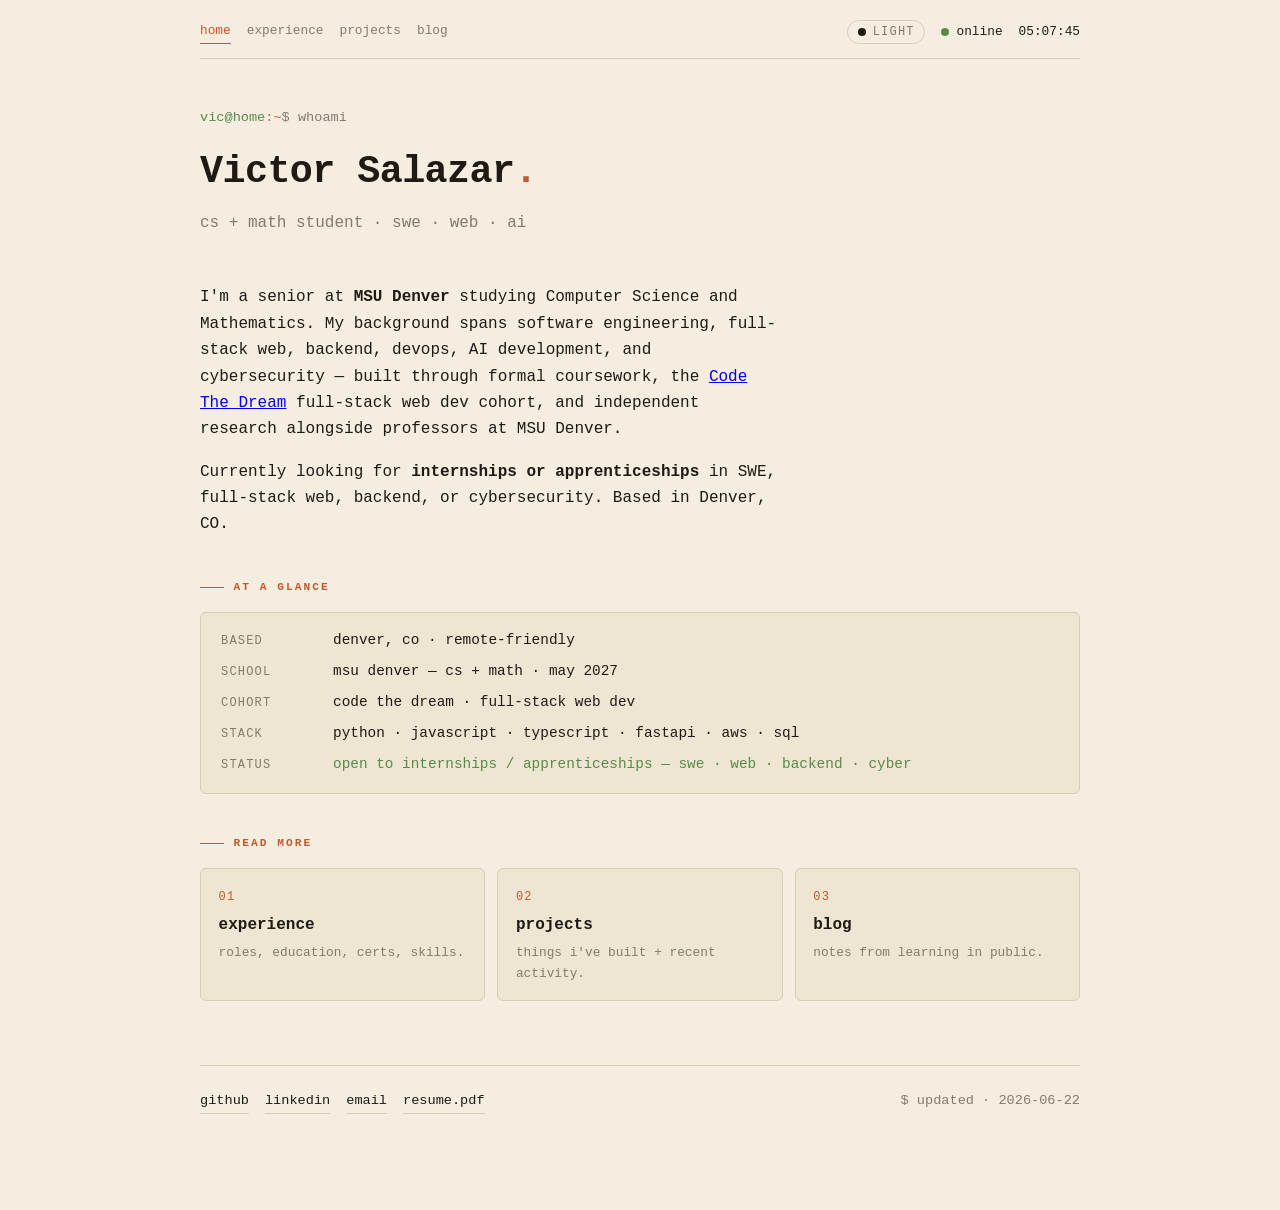
==== landing/index.html @ d8fa068e "chore: link blog from landing nav and serve landing/ from the Go binary Adds a 'blog' entry to the p" ====
<!doctype html>
<html lang="en">
<head>
<meta charset="utf-8">
<meta name="viewport" content="width=device-width,initial-scale=1">
<title>Victor Salazar — cs + math student</title>
<meta name="description" content="Victor Salazar — CS and Math student focused on AI, web development, and software engineering.">
<script>
  (function() {
    var saved = localStorage.getItem('theme');
    var sys = window.matchMedia && window.matchMedia('(prefers-color-scheme: dark)').matches ? 'dark' : 'light';
    document.documentElement.setAttribute('data-theme', saved || sys);
  })();
</script>
<link rel="stylesheet" href="styles.css">
</head>
<body>

<div class="topbar">
  <nav class="page-nav">
    <a href="index.html" class="active">home</a>
    <a href="experience.html">experience</a>
    <a href="projects.html">projects</a>
    <a href="/blog">blog</a>
  </nav>
  <div class="spacer"></div>
  <button class="toggle" id="theme-toggle"><span class="dot"></span><span id="theme-label">light</span></button>
  <span class="live">online</span>
  <span id="clock">--:--:--</span>
</div>

<main>
  <header>
    <p class="prompt-row"><span class="g">vic@home</span>:<span class="b">~</span>$ whoami</p>
    <h1>Victor Salazar<span class="dot-end">.</span></h1>
    <p class="tagline">cs + math student · swe · web · ai</p>
  </header>

  <section class="intro">
    <p>
      I'm a senior at <strong>MSU Denver</strong> studying Computer Science and
      Mathematics. My background spans software engineering, full-stack web,
      backend, devops, AI development, and cybersecurity — built through formal
      coursework, the
      <a href="https://codethedream.org/" target="_blank" rel="noopener">Code The Dream</a>
      full-stack web dev cohort, and independent research alongside professors
      at MSU Denver.
    </p>
    <p>
      Currently looking for <strong>internships or apprenticeships</strong> in
      SWE, full-stack web, backend, or cybersecurity. Based in Denver, CO.
    </p>
  </section>

  <section>
    <h2>at a glance</h2>
    <div class="facts">
      <div class="row"><span class="k">based</span><span class="v">denver, co · remote-friendly</span></div>
      <div class="row"><span class="k">school</span><span class="v">msu denver — cs + math · may 2027</span></div>
      <div class="row"><span class="k">cohort</span><span class="v">code the dream · full-stack web dev</span></div>
      <div class="row"><span class="k">stack</span><span class="v">python · javascript · typescript · fastapi · aws · sql</span></div>
      <div class="row"><span class="k">status</span><span class="v green">open to internships / apprenticeships — swe · web · backend · cyber</span></div>
    </div>
  </section>

  <section>
    <h2>read more</h2>
    <div class="links-grid">
      <a href="experience.html" class="link-card">
        <span class="num">01</span>
        <span class="title">experience</span>
        <span class="desc">roles, education, certs, skills.</span>
      </a>
      <a href="projects.html" class="link-card">
        <span class="num">02</span>
        <span class="title">projects</span>
        <span class="desc">things i've built + recent activity.</span>
      </a>
      <a href="/blog" class="link-card">
        <span class="num">03</span>
        <span class="title">blog</span>
        <span class="desc">notes from learning in public.</span>
      </a>
    </div>
  </section>

  <footer>
    <a href="https://github.com/victor0302" target="_blank" rel="noopener">github</a>
    <a href="#">linkedin</a>
    <a href="mailto:victorsalazar.01.vv@gmail.com">email</a>
    <a href="#">resume.pdf</a>
    <span style="margin-left:auto;">$ updated · 2026-06-22</span>
  </footer>
</main>

<script src="shared.js"></script>
</body>
</html>
---- landing/styles.css ----
:root {
  --bg: #f4ede0; --panel: #eee5d3;
  --fg: #1f1a14; --dim: #847b6b; --rule: #d8cdb6;
  --accent: #c45a2c; --green: #5a8a4a;
  --hash: #8a4ab0;
  --c-python:#3a7bb8; --c-go:#00928b; --c-bash:#5a8a4a;
  --c-web:#c95a2c; --c-sec:#8a4ab0; --c-misc:#b88a1c;
  --c-java:#a06640; --c-c:#6a737d;
}
[data-theme="dark"] {
  --bg: #1a1a1a; --panel: #242424;
  --fg: #ece2cf; --dim: #8a7e6e; --rule: #382a1f;
  --accent: #e07b5a; --green: #8eb86c;
  --hash: #b58ad8;
  --c-python:#5a9bd8; --c-go:#2dc3bb; --c-bash:#8eb86c;
  --c-web:#e07b5a; --c-sec:#b58ad8; --c-misc:#e6c060;
  --c-java:#c08560; --c-c:#9099a3;
}
* { box-sizing: border-box; }
html, body { margin: 0; padding: 0; }
body {
  background: var(--bg); color: var(--fg);
  font-family: "JetBrains Mono","IBM Plex Mono",ui-monospace,monospace;
  font-size: 14px; line-height: 1.65;
  min-height: 100vh; padding: 1.25rem 1.5rem 6rem;
  transition: background-color .25s ease, color .25s ease;
}

/* ─── topbar ─────────────────────────────────────────────────── */
.topbar {
  max-width: 880px; margin: 0 auto 3rem;
  display: flex; align-items: center; gap: 1rem; flex-wrap: wrap;
  font-size: .8rem; color: var(--dim);
  border-bottom: 1px solid var(--rule); padding-bottom: .85rem;
}
.topbar a { color: var(--dim); text-decoration: none; }
.topbar a:hover { color: var(--accent); }
.topbar .spacer { flex: 1; }

.page-nav { display: flex; gap: 1rem; }
.page-nav a {
  border-bottom: 1px solid transparent;
  padding-bottom: 1px;
  transition: color .15s ease, border-color .15s ease;
}
.page-nav a:hover { color: var(--fg); }
.page-nav a.active {
  color: var(--accent);
  border-color: var(--accent);
}

.live { display: inline-flex; align-items: center; gap: .45rem; color: var(--fg); font-weight: 500; }
.live::before {
  content:""; width:8px; height:8px; border-radius:50%;
  background: var(--green); animation: pulse 1.8s infinite;
}
@keyframes pulse {
  0%,100% { box-shadow: 0 0 0 0 #5a8a4a80; }
  50%     { box-shadow: 0 0 0 6px #5a8a4a00; }
}
#clock { font-variant-numeric: tabular-nums; color: var(--fg); }
.toggle {
  background: none; border: 1px solid var(--rule); color: var(--dim);
  font-family: inherit; font-size: .75rem; cursor: pointer;
  padding: .25rem .6rem; border-radius: 999px;
  text-transform: uppercase; letter-spacing: .1em;
}
.toggle:hover { border-color: var(--accent); color: var(--accent); }
.toggle .dot {
  display: inline-block; width: 8px; height: 8px; border-radius: 50%;
  background: var(--fg); margin-right: .45rem; transform: translateY(1px);
}
[data-theme="dark"] .toggle .dot { background: var(--bg); border: 1px solid var(--fg); }

@media (max-width: 600px) {
  .topbar .live, .topbar #clock { display: none; }
}

main { max-width: 880px; margin: 0 auto; }

/* ─── header / hero ──────────────────────────────────────────── */
header { margin-bottom: 3rem; }
.prompt-row {
  color: var(--dim); font-size: .85rem; margin-bottom: .75rem;
}
.prompt-row .g { color: var(--green); }
.prompt-row .b { color: var(--accent); }
h1 {
  font-size: clamp(2rem, 5vw, 2.4rem);
  font-weight: 700; margin: 0 0 .35rem;
  letter-spacing: -.015em;
}
h1 .dot-end { color: var(--accent); }
.tagline {
  color: var(--dim); font-size: 1rem; margin: 0;
}

/* ─── sections ───────────────────────────────────────────────── */
section { margin: 2.5rem 0; }
h2 {
  font-size: .7rem; text-transform: uppercase; letter-spacing: .18em;
  color: var(--accent); margin: 0 0 1rem;
  display: flex; align-items: center; gap: .6rem;
}
h2::before { content: ""; width: 1.5rem; height: 1px; background: var(--accent); }
h2 .count { color: var(--dim); margin-left: auto; font-weight: 400; }
h3 {
  font-size: .8rem; color: var(--dim); margin: 0 0 .5rem;
  font-weight: 500; text-transform: uppercase; letter-spacing: .1em;
}

/* ─── intro paragraph(s) ─────────────────────────────────────── */
.intro p {
  font-size: 1rem; max-width: 60ch;
  margin: 0 0 1rem;
}

/* ─── at-a-glance facts panel ────────────────────────────────── */
.facts {
  background: var(--panel);
  border: 1px solid var(--rule); border-radius: 6px;
  padding: 1rem 1.25rem;
  display: grid; gap: .45rem;
}
.facts .row {
  display: grid; grid-template-columns: 6rem 1fr;
  gap: 1rem; align-items: baseline;
  font-size: .9rem;
}
.facts .k {
  color: var(--dim);
  font-size: .75rem; text-transform: uppercase; letter-spacing: .1em;
}
.facts .v { color: var(--fg); }
.facts .v.green { color: var(--green); font-weight: 500; }

/* ─── link cards (home → deeper pages) ───────────────────────── */
.links-grid {
  display: grid; gap: .75rem;
  grid-template-columns: 1fr;
}
@media (min-width: 600px) {
  .links-grid { grid-template-columns: 1fr 1fr 1fr; }
}
.link-card {
  display: block;
  text-decoration: none; color: inherit;
  background: var(--panel);
  border: 1px solid var(--rule); border-radius: 6px;
  padding: 1rem 1.1rem;
  transition: border-color .15s ease, transform .15s ease;
}
.link-card:hover {
  border-color: var(--accent);
  transform: translateY(-2px);
}
.link-card .num {
  color: var(--accent); font-size: .75rem;
  font-weight: 500; letter-spacing: .1em;
}
.link-card .title {
  display: block; color: var(--fg);
  font-size: 1rem; font-weight: 600; margin: .2rem 0 .25rem;
}
.link-card .desc {
  display: block; color: var(--dim); font-size: .8rem;
}

/* ─── experience page ────────────────────────────────────────── */
.exp-list { display: grid; gap: 1.5rem; }
.exp-item {
  display: grid; gap: .75rem;
  grid-template-columns: 1fr;
}
@media (min-width: 640px) {
  .exp-item { grid-template-columns: 10rem 1fr; gap: 1.25rem; }
}
.exp-when {
  color: var(--dim); font-size: .8rem;
  text-transform: uppercase; letter-spacing: .1em;
  padding-top: .2rem;
}
.exp-body { min-width: 0; }
.exp-title {
  color: var(--fg); font-size: .95rem; font-weight: 600;
  margin-bottom: .15rem;
}
.exp-org {
  color: var(--dim); font-weight: 400;
  font-size: .85rem;
}
.exp-bullets {
  margin: .55rem 0 0; padding: 0 0 0 1.1rem;
  font-size: .88rem; color: var(--fg);
  line-height: 1.55;
}
.exp-bullets li { margin: .25rem 0; }
.exp-bullets li::marker { color: var(--accent); }

.cert-list {
  list-style: none; padding: 0; margin: 0;
  display: grid; gap: 0;
}
.cert-list li {
  display: flex; justify-content: space-between;
  align-items: baseline; gap: 1rem;
  padding: .5rem 0;
  border-bottom: 1px dashed var(--rule);
  font-size: .9rem;
}
.cert-list li:last-child { border-bottom: none; }
.cert-list li .when { color: var(--dim); font-size: .8rem; }

.skills-grid {
  display: grid; gap: 1.5rem;
  grid-template-columns: 1fr;
}
@media (min-width: 600px) {
  .skills-grid { grid-template-columns: repeat(2, 1fr); }
}
@media (min-width: 880px) {
  .skills-grid { grid-template-columns: repeat(4, 1fr); }
}
.skill-col ul {
  list-style: none; padding: 0; margin: 0;
  display: grid; gap: .15rem;
  font-size: .88rem;
}
.skill-col ul li::before {
  content: "· "; color: var(--accent);
}

.placeholder { opacity: .55; font-style: italic; }

/* ─── git log (projects page) ────────────────────────────────── */
.gitlog {
  background: var(--panel);
  border: 1px solid var(--rule);
  border-radius: 6px;
  padding: 1rem 1.25rem;
  font-size: .85rem;
  overflow-x: auto;
}
.gitlog .head {
  color: var(--dim); margin-bottom: .5rem;
  border-bottom: 1px dashed var(--rule); padding-bottom: .5rem;
}
.gitlog .head .b { color: var(--accent); }
.gitlog .row {
  display: grid;
  grid-template-columns: 5.5rem 4.5rem 1fr;
  gap: 1rem;
  padding: .25rem 0;
  white-space: nowrap;
}
@media (max-width: 600px) {
  .gitlog .row { grid-template-columns: 5rem 1fr; }
  .gitlog .ago { display: none; }
}
.gitlog .hash { color: var(--hash); }
.gitlog .ago  { color: var(--dim); font-size: .8rem; }
.gitlog .msg {
  color: var(--fg);
  white-space: normal;
  overflow: hidden; text-overflow: ellipsis;
}
.gitlog .msg .verb { color: var(--accent); font-weight: 500; }
.gitlog .msg a { color: inherit; text-decoration: underline; text-decoration-color: var(--rule); }
.gitlog .msg a:hover { color: var(--accent); text-decoration-color: var(--accent); }
.gitlog .tag {
  color: var(--green); font-size: .75rem; margin-left: .5rem;
}

/* ─── work table ─────────────────────────────────────────────── */
.table-wrap { overflow-x: auto; }
table.work {
  width: 100%; border-collapse: collapse; font-size: .9rem;
}
table.work th, table.work td {
  text-align: left; padding: .65rem .75rem;
  border-bottom: 1px solid var(--rule);
  vertical-align: middle;
}
table.work th {
  font-size: .68rem; font-weight: 500; color: var(--dim);
  text-transform: uppercase; letter-spacing: .12em;
}
table.work tr { transition: background .15s ease; }
table.work tbody tr:hover { background: var(--panel); }
table.work td.year { color: var(--dim); width: 3.5rem; }
table.work td.name a {
  color: var(--fg); text-decoration: none;
  border-bottom: 1px solid transparent;
}
table.work td.name a:hover { color: var(--accent); border-color: var(--accent); }
.pill {
  font-size: .65rem; text-transform: uppercase; letter-spacing: .12em;
  padding: .12rem .5rem; border-radius: 3px;
  color: #fff; font-weight: 600; display: inline-block;
}
td.stack .pill.python { background: var(--c-python); }
td.stack .pill.go     { background: var(--c-go); }
td.stack .pill.bash   { background: var(--c-bash); }
td.stack .pill.web    { background: var(--c-web); }
td.stack .pill.sec    { background: var(--c-sec); }
td.stack .pill.misc   { background: var(--c-misc); color: #1f1a14; }
td.stack .pill.java   { background: var(--c-java); }
td.stack .pill.c      { background: var(--c-c); }
.status {
  font-size: .65rem; text-transform: uppercase; letter-spacing: .1em;
  padding: .12rem .5rem; border-radius: 3px;
  border: 1px solid var(--rule); color: var(--dim);
  display: inline-block;
}
.status.shipped { color: var(--green); border-color: var(--green); }
.status.wip { color: var(--accent); border-color: var(--accent); }
td.loc { color: var(--dim); font-variant-numeric: tabular-nums; }

/* ─── footer ─────────────────────────────────────────────────── */
footer {
  margin-top: 4rem; padding-top: 1.5rem;
  border-top: 1px solid var(--rule);
  display: flex; gap: 1rem; color: var(--dim);
  font-size: .85rem; flex-wrap: wrap;
}
footer a { color: var(--fg); text-decoration: none; border-bottom: 1px solid var(--rule); }
footer a:hover { color: var(--accent); border-color: var(--accent); }
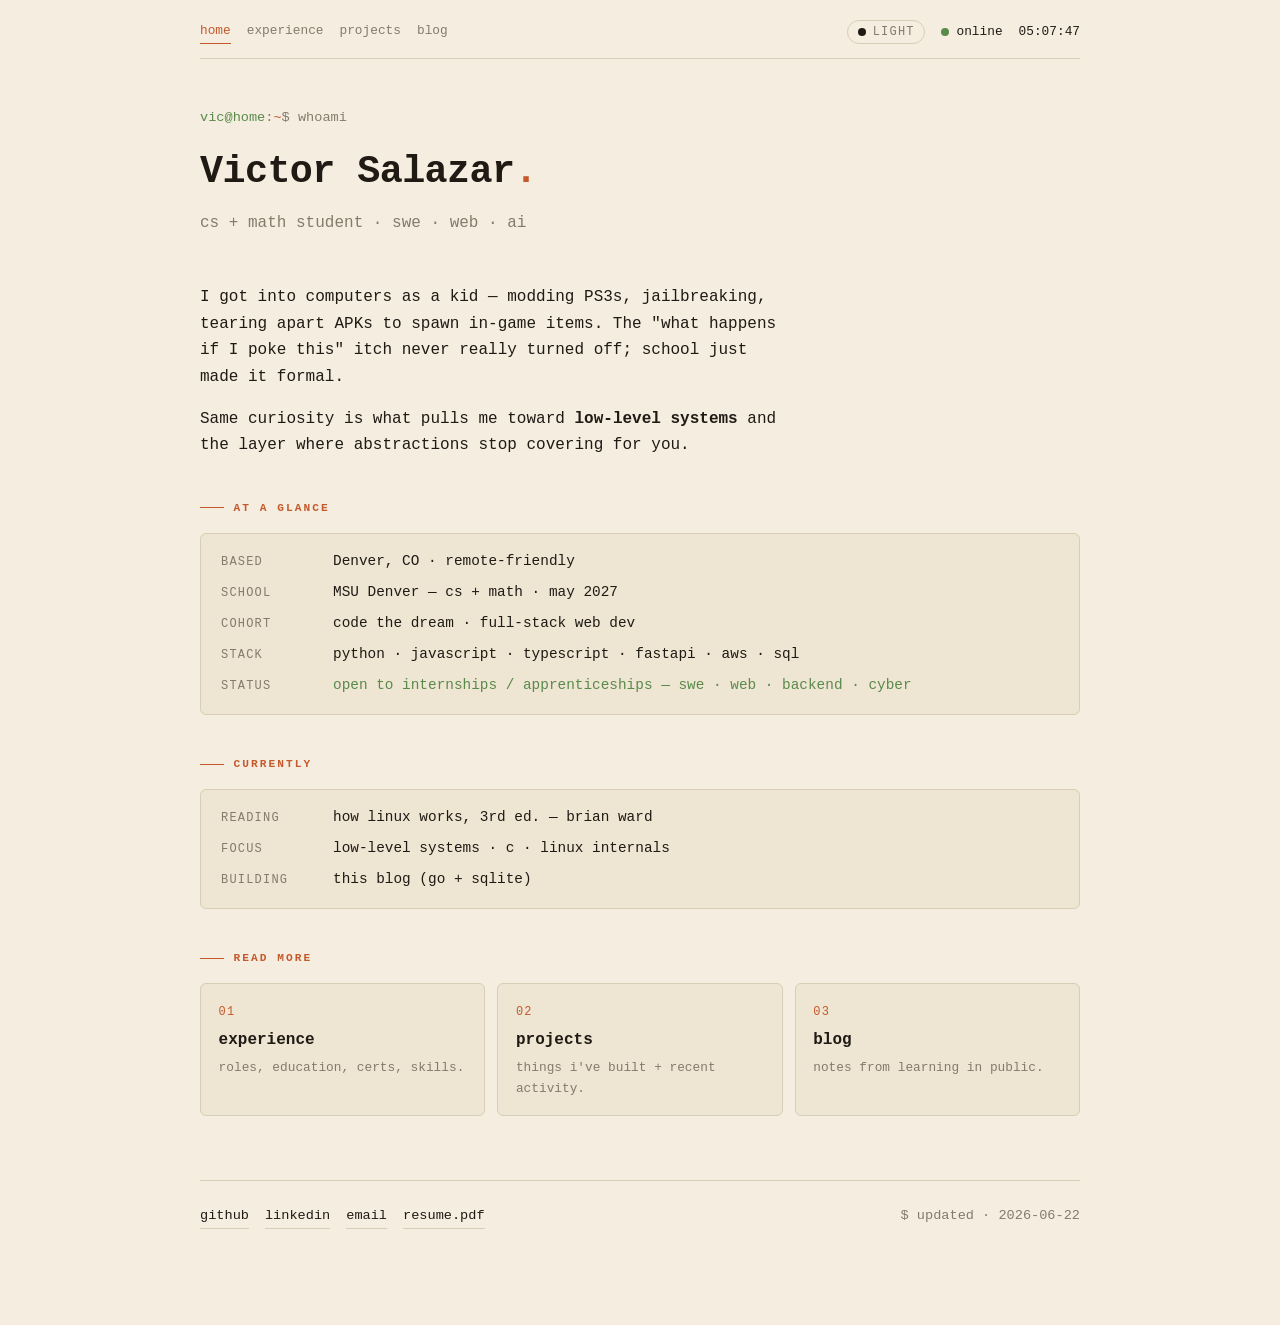
==== commit d53440d3: "chore(landing): rewrite intro for voice, add 'currently' section, capitalize Denver Intro paragraphs" ====
--- a/landing/index.html
+++ b/landing/index.html
@@ -38,28 +38,34 @@
 
   <section class="intro">
     <p>
-      I'm a senior at <strong>MSU Denver</strong> studying Computer Science and
-      Mathematics. My background spans software engineering, full-stack web,
-      backend, devops, AI development, and cybersecurity — built through formal
-      coursework, the
-      <a href="https://codethedream.org/" target="_blank" rel="noopener">Code The Dream</a>
-      full-stack web dev cohort, and independent research alongside professors
-      at MSU Denver.
+      I got into computers as a kid — modding PS3s, jailbreaking,
+      tearing apart APKs to spawn in-game items. The
+      "what happens if I poke this" itch never really turned off;
+      school just made it formal.
     </p>
     <p>
-      Currently looking for <strong>internships or apprenticeships</strong> in
-      SWE, full-stack web, backend, or cybersecurity. Based in Denver, CO.
+      Same curiosity is what pulls me toward <strong>low-level systems</strong>
+      and the layer where abstractions stop covering for you.
     </p>
   </section>
 
   <section>
     <h2>at a glance</h2>
     <div class="facts">
-      <div class="row"><span class="k">based</span><span class="v">denver, co · remote-friendly</span></div>
-      <div class="row"><span class="k">school</span><span class="v">msu denver — cs + math · may 2027</span></div>
+      <div class="row"><span class="k">based</span><span class="v">Denver, CO · remote-friendly</span></div>
+      <div class="row"><span class="k">school</span><span class="v">MSU Denver — cs + math · may 2027</span></div>
       <div class="row"><span class="k">cohort</span><span class="v">code the dream · full-stack web dev</span></div>
       <div class="row"><span class="k">stack</span><span class="v">python · javascript · typescript · fastapi · aws · sql</span></div>
       <div class="row"><span class="k">status</span><span class="v green">open to internships / apprenticeships — swe · web · backend · cyber</span></div>
+    </div>
+  </section>
+
+  <section>
+    <h2>currently</h2>
+    <div class="facts">
+      <div class="row"><span class="k">reading</span><span class="v">how linux works, 3rd ed. — brian ward</span></div>
+      <div class="row"><span class="k">focus</span><span class="v">low-level systems · c · linux internals</span></div>
+      <div class="row"><span class="k">building</span><span class="v">this blog (go + sqlite)</span></div>
     </div>
   </section>
 
--- a/landing/styles.css
+++ b/landing/styles.css
@@ -8,8 +8,8 @@
   --c-java:#a06640; --c-c:#6a737d;
 }
 [data-theme="dark"] {
-  --bg: #1a1a1a; --panel: #242424;
-  --fg: #ece2cf; --dim: #8a7e6e; --rule: #382a1f;
+  --bg: #000000; --panel: #141414;
+  --fg: #ece2cf; --dim: #8a7e6e; --rule: #262626;
   --accent: #e07b5a; --green: #8eb86c;
   --hash: #b58ad8;
   --c-python:#5a9bd8; --c-go:#2dc3bb; --c-bash:#8eb86c;
@@ -114,6 +114,17 @@
   font-size: 1rem; max-width: 60ch;
   margin: 0 0 1rem;
 }
+
+/* Inline body links (intro + experience bullets) — overrides default blue */
+.intro a,
+.exp-bullets a {
+  color: var(--accent);
+  text-decoration: none;
+  border-bottom: 1px solid var(--rule);
+  transition: border-color .15s ease;
+}
+.intro a:hover,
+.exp-bullets a:hover { border-color: var(--accent); }
 
 /* ─── at-a-glance facts panel ────────────────────────────────── */
 .facts {
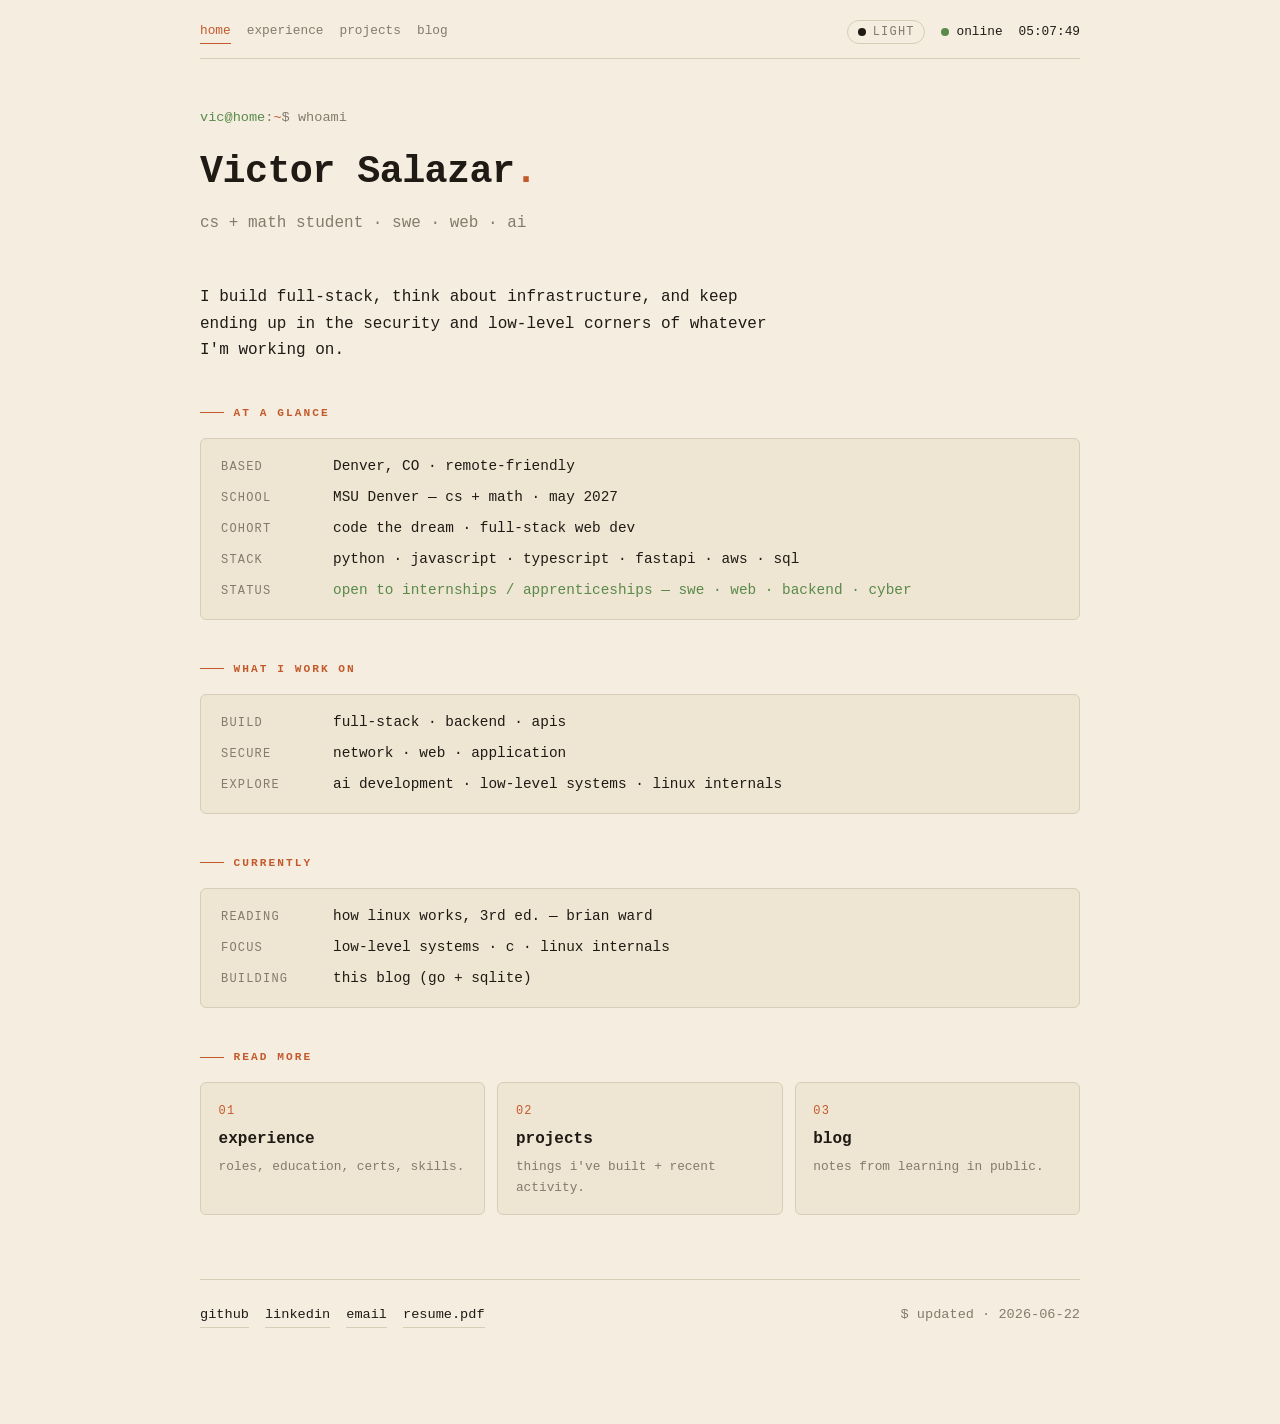
==== commit 66d0effb: "chore(landing): trim intro to one line, add 'what i work on' section Replaces the 2-paragraph intro " ====
--- a/landing/index.html
+++ b/landing/index.html
@@ -38,14 +38,8 @@
 
   <section class="intro">
     <p>
-      I got into computers as a kid — modding PS3s, jailbreaking,
-      tearing apart APKs to spawn in-game items. The
-      "what happens if I poke this" itch never really turned off;
-      school just made it formal.
-    </p>
-    <p>
-      Same curiosity is what pulls me toward <strong>low-level systems</strong>
-      and the layer where abstractions stop covering for you.
+      I build full-stack, think about infrastructure, and keep ending up
+      in the security and low-level corners of whatever I'm working on.
     </p>
   </section>
 
@@ -57,6 +51,15 @@
       <div class="row"><span class="k">cohort</span><span class="v">code the dream · full-stack web dev</span></div>
       <div class="row"><span class="k">stack</span><span class="v">python · javascript · typescript · fastapi · aws · sql</span></div>
       <div class="row"><span class="k">status</span><span class="v green">open to internships / apprenticeships — swe · web · backend · cyber</span></div>
+    </div>
+  </section>
+
+  <section>
+    <h2>what i work on</h2>
+    <div class="facts">
+      <div class="row"><span class="k">build</span><span class="v">full-stack · backend · apis</span></div>
+      <div class="row"><span class="k">secure</span><span class="v">network · web · application</span></div>
+      <div class="row"><span class="k">explore</span><span class="v">ai development · low-level systems · linux internals</span></div>
     </div>
   </section>
 
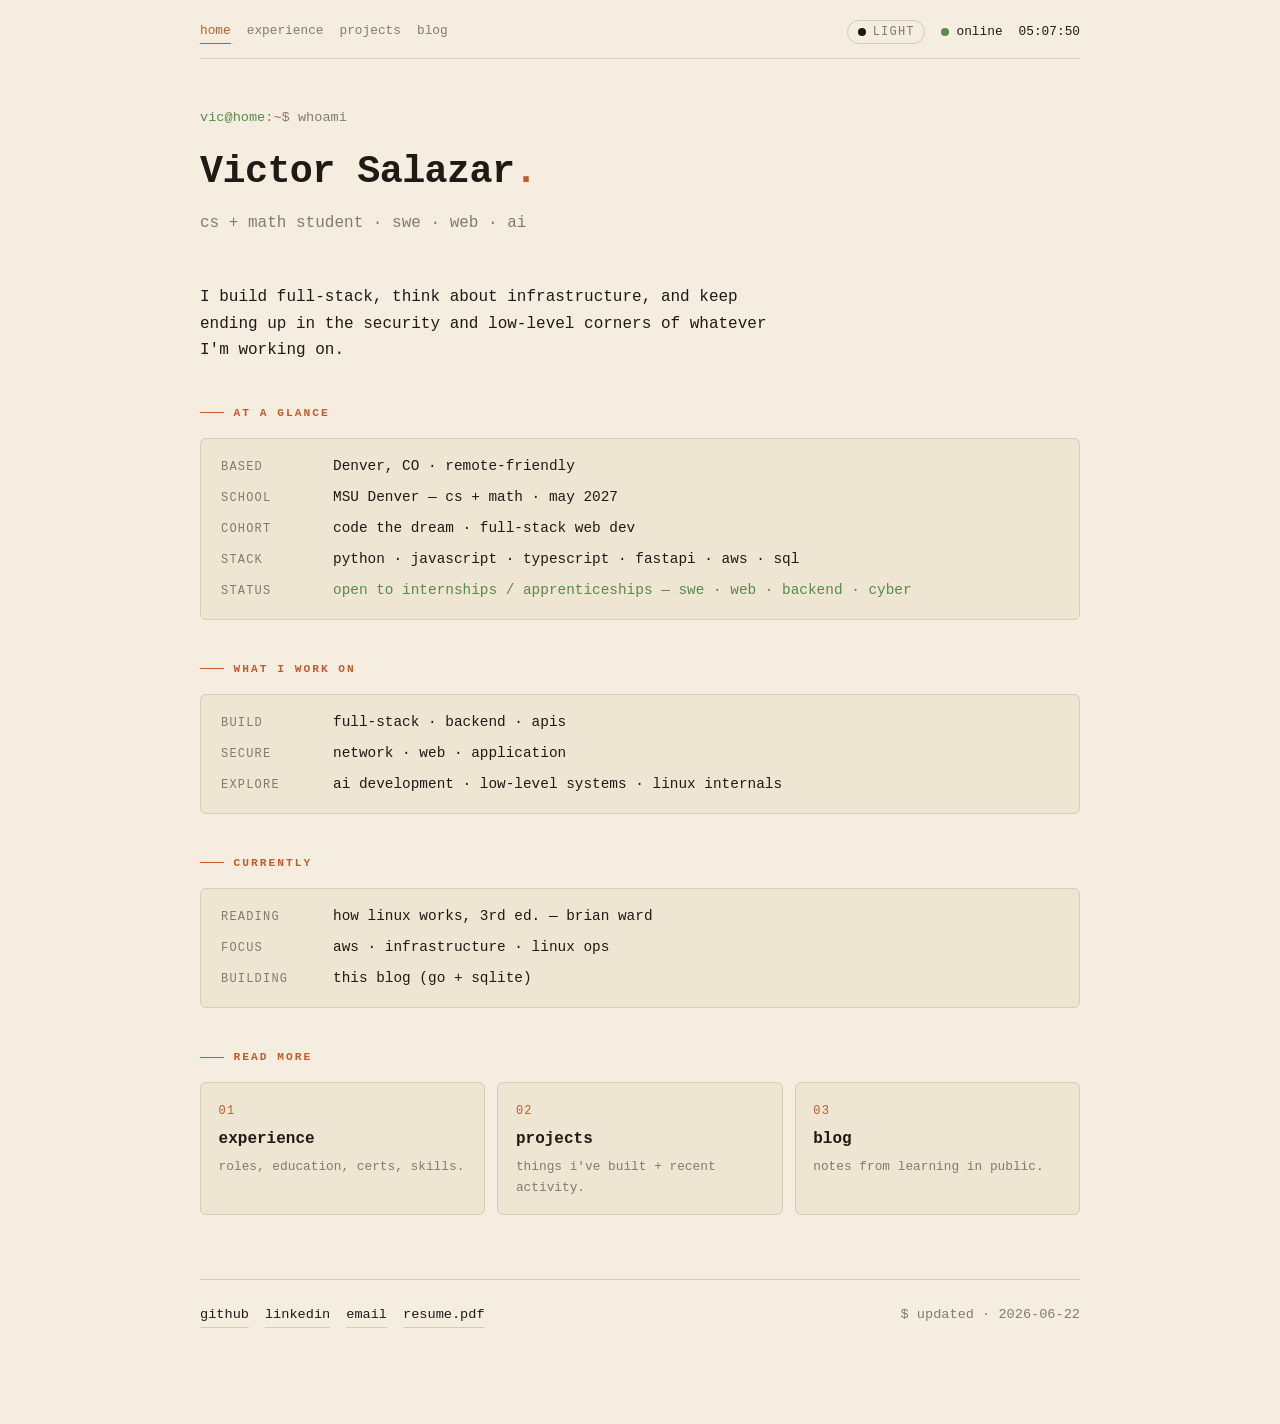
==== commit 2e72524b: "chore(landing): switch currently focus to aws/infrastructure Reflects the in-flight optimaldevs.com " ====
--- a/landing/index.html
+++ b/landing/index.html
@@ -67,7 +67,7 @@
     <h2>currently</h2>
     <div class="facts">
       <div class="row"><span class="k">reading</span><span class="v">how linux works, 3rd ed. — brian ward</span></div>
-      <div class="row"><span class="k">focus</span><span class="v">low-level systems · c · linux internals</span></div>
+      <div class="row"><span class="k">focus</span><span class="v">aws · infrastructure · linux ops</span></div>
       <div class="row"><span class="k">building</span><span class="v">this blog (go + sqlite)</span></div>
     </div>
   </section>
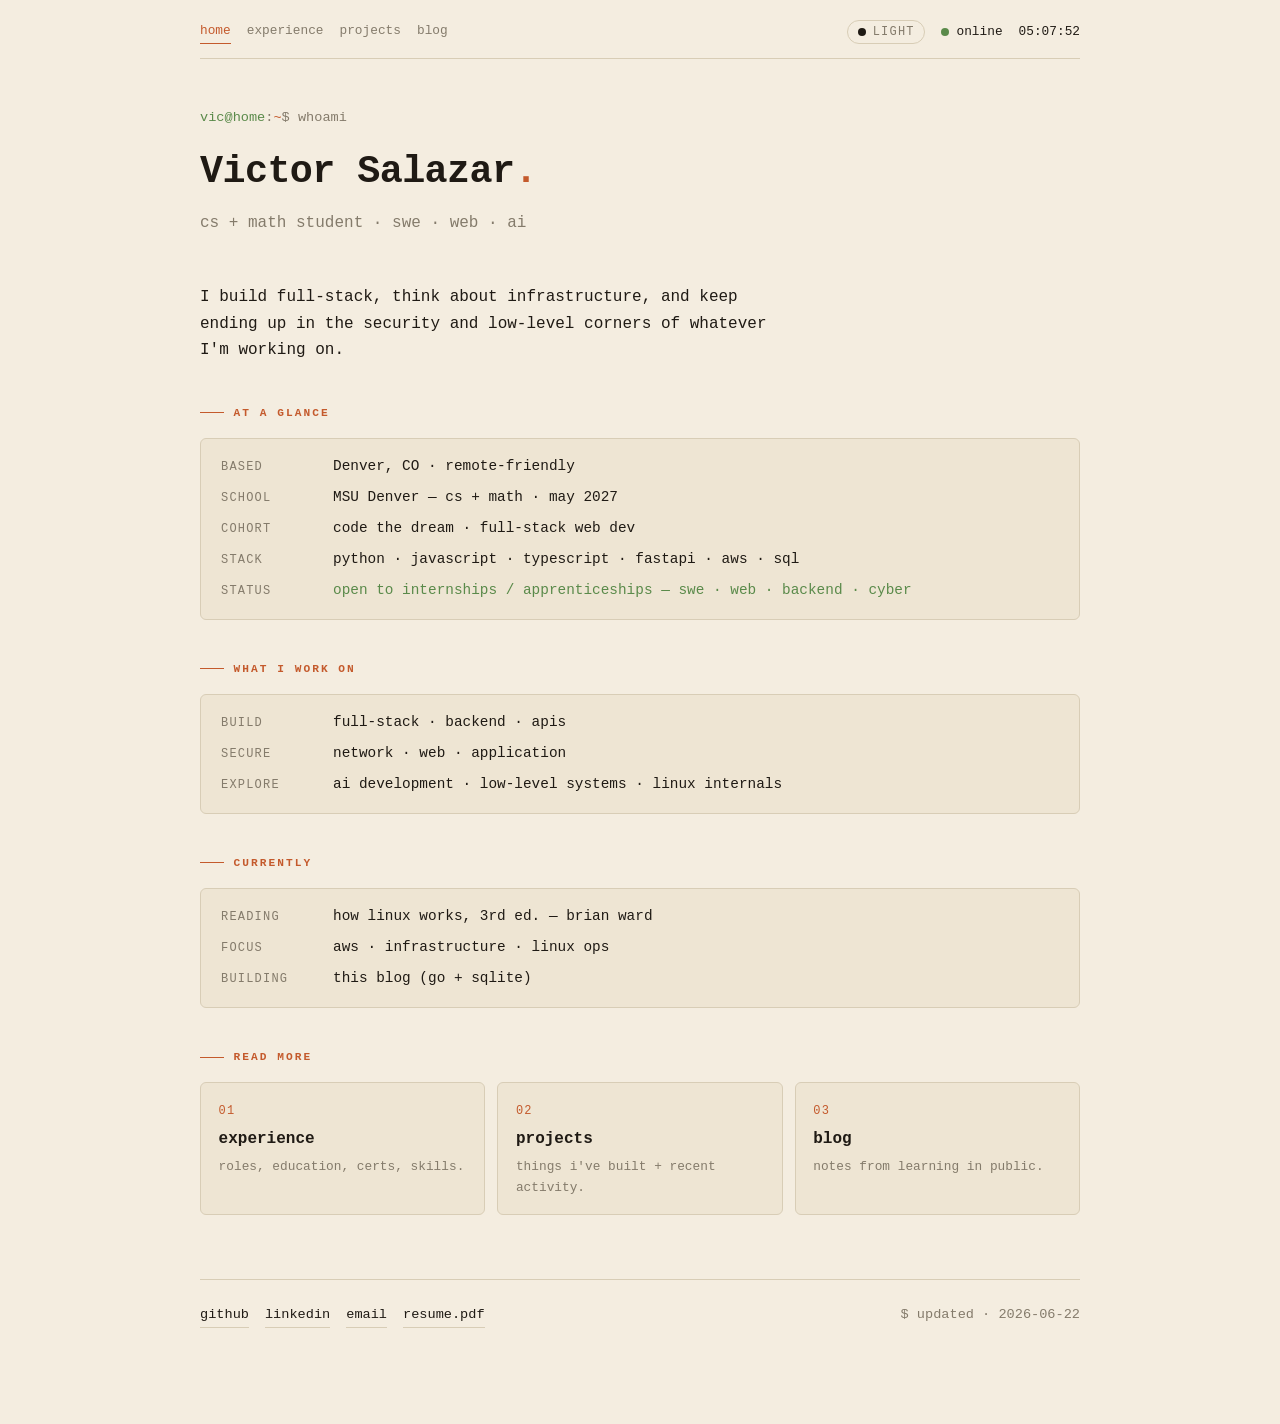
==== commit f4e29e1d: "feat(deploy): ship seed + post binaries and landing pages on every deploy Three additions to the dep" ====
--- a/landing/index.html
+++ b/landing/index.html
@@ -21,7 +21,7 @@
     <a href="index.html" class="active">home</a>
     <a href="experience.html">experience</a>
     <a href="projects.html">projects</a>
-    <a href="/blog">blog</a>
+    <a href="https://blog.vics.codes">blog</a>
   </nav>
   <div class="spacer"></div>
   <button class="toggle" id="theme-toggle"><span class="dot"></span><span id="theme-label">light</span></button>
@@ -85,7 +85,7 @@
         <span class="title">projects</span>
         <span class="desc">things i've built + recent activity.</span>
       </a>
-      <a href="/blog" class="link-card">
+      <a href="https://blog.vics.codes" class="link-card">
         <span class="num">03</span>
         <span class="title">blog</span>
         <span class="desc">notes from learning in public.</span>
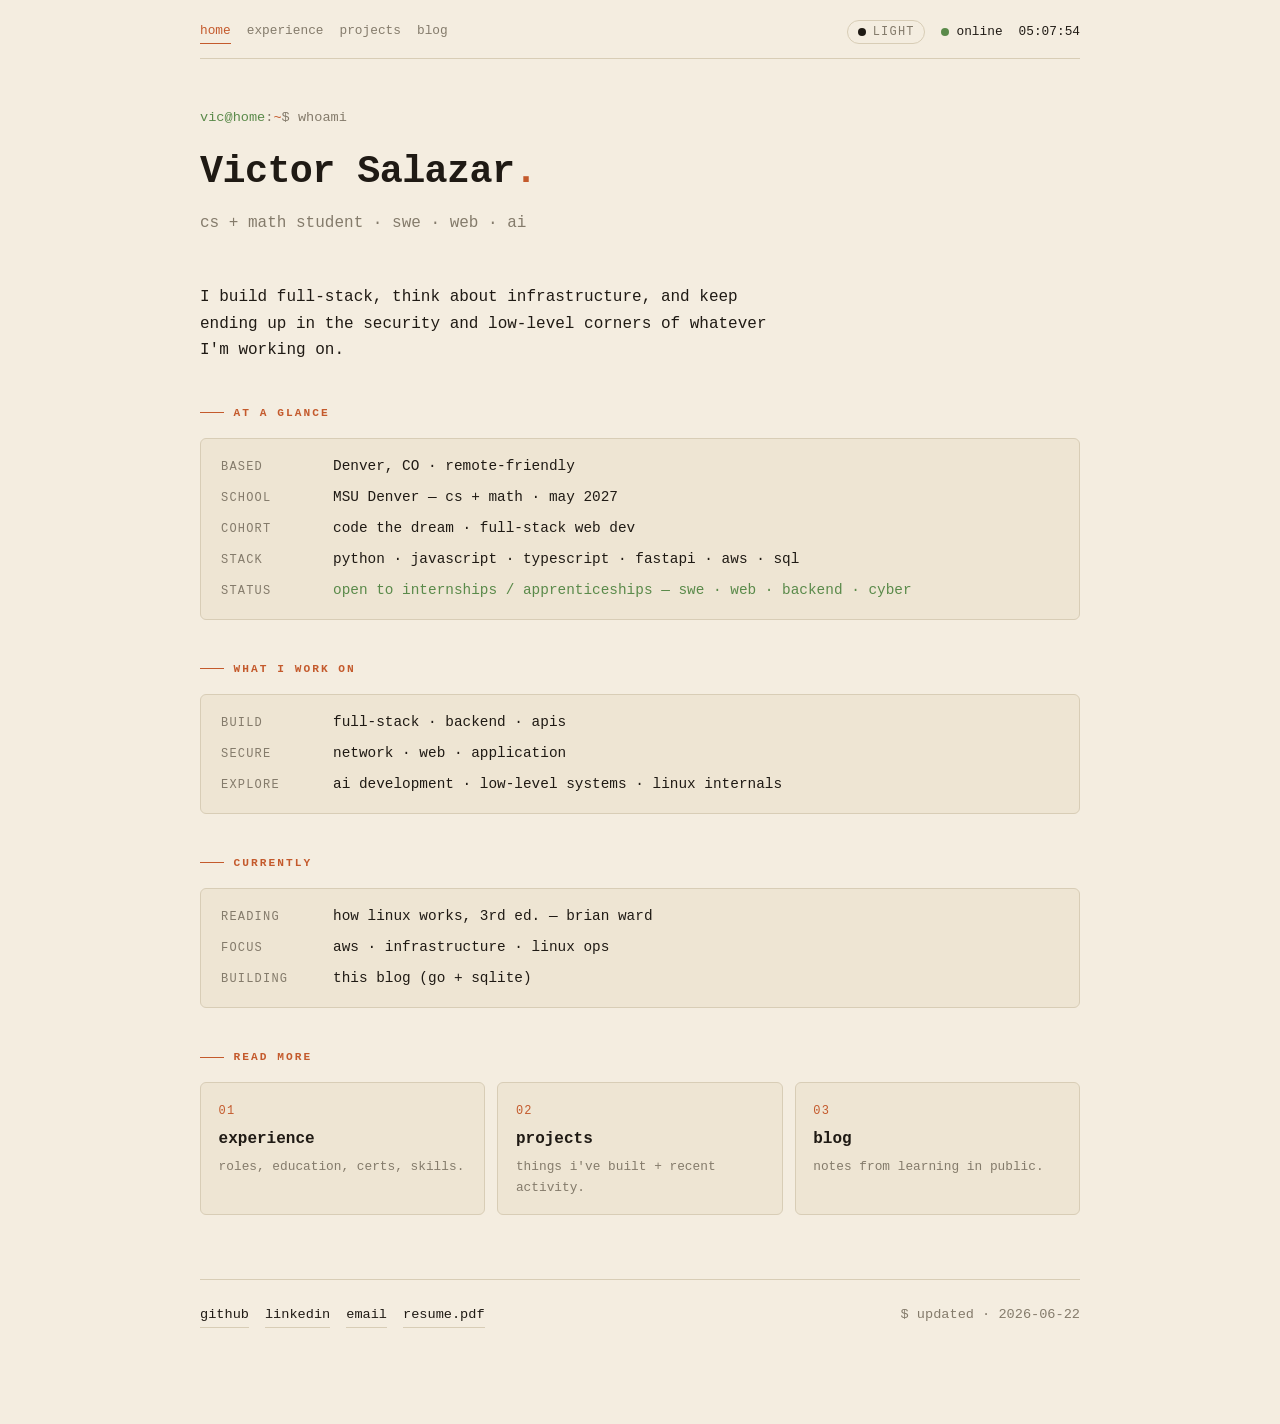
==== commit 1f973c83: "feat(landing): clean URLs (drop .html from nav + link cards) - Updates the nav row and link cards in" ====
--- a/landing/index.html
+++ b/landing/index.html
@@ -18,9 +18,9 @@
 
 <div class="topbar">
   <nav class="page-nav">
-    <a href="index.html" class="active">home</a>
-    <a href="experience.html">experience</a>
-    <a href="projects.html">projects</a>
+    <a href="/" class="active">home</a>
+    <a href="/experience">experience</a>
+    <a href="/projects">projects</a>
     <a href="https://blog.vics.codes">blog</a>
   </nav>
   <div class="spacer"></div>
@@ -75,12 +75,12 @@
   <section>
     <h2>read more</h2>
     <div class="links-grid">
-      <a href="experience.html" class="link-card">
+      <a href="/experience" class="link-card">
         <span class="num">01</span>
         <span class="title">experience</span>
         <span class="desc">roles, education, certs, skills.</span>
       </a>
-      <a href="projects.html" class="link-card">
+      <a href="/projects" class="link-card">
         <span class="num">02</span>
         <span class="title">projects</span>
         <span class="desc">things i've built + recent activity.</span>
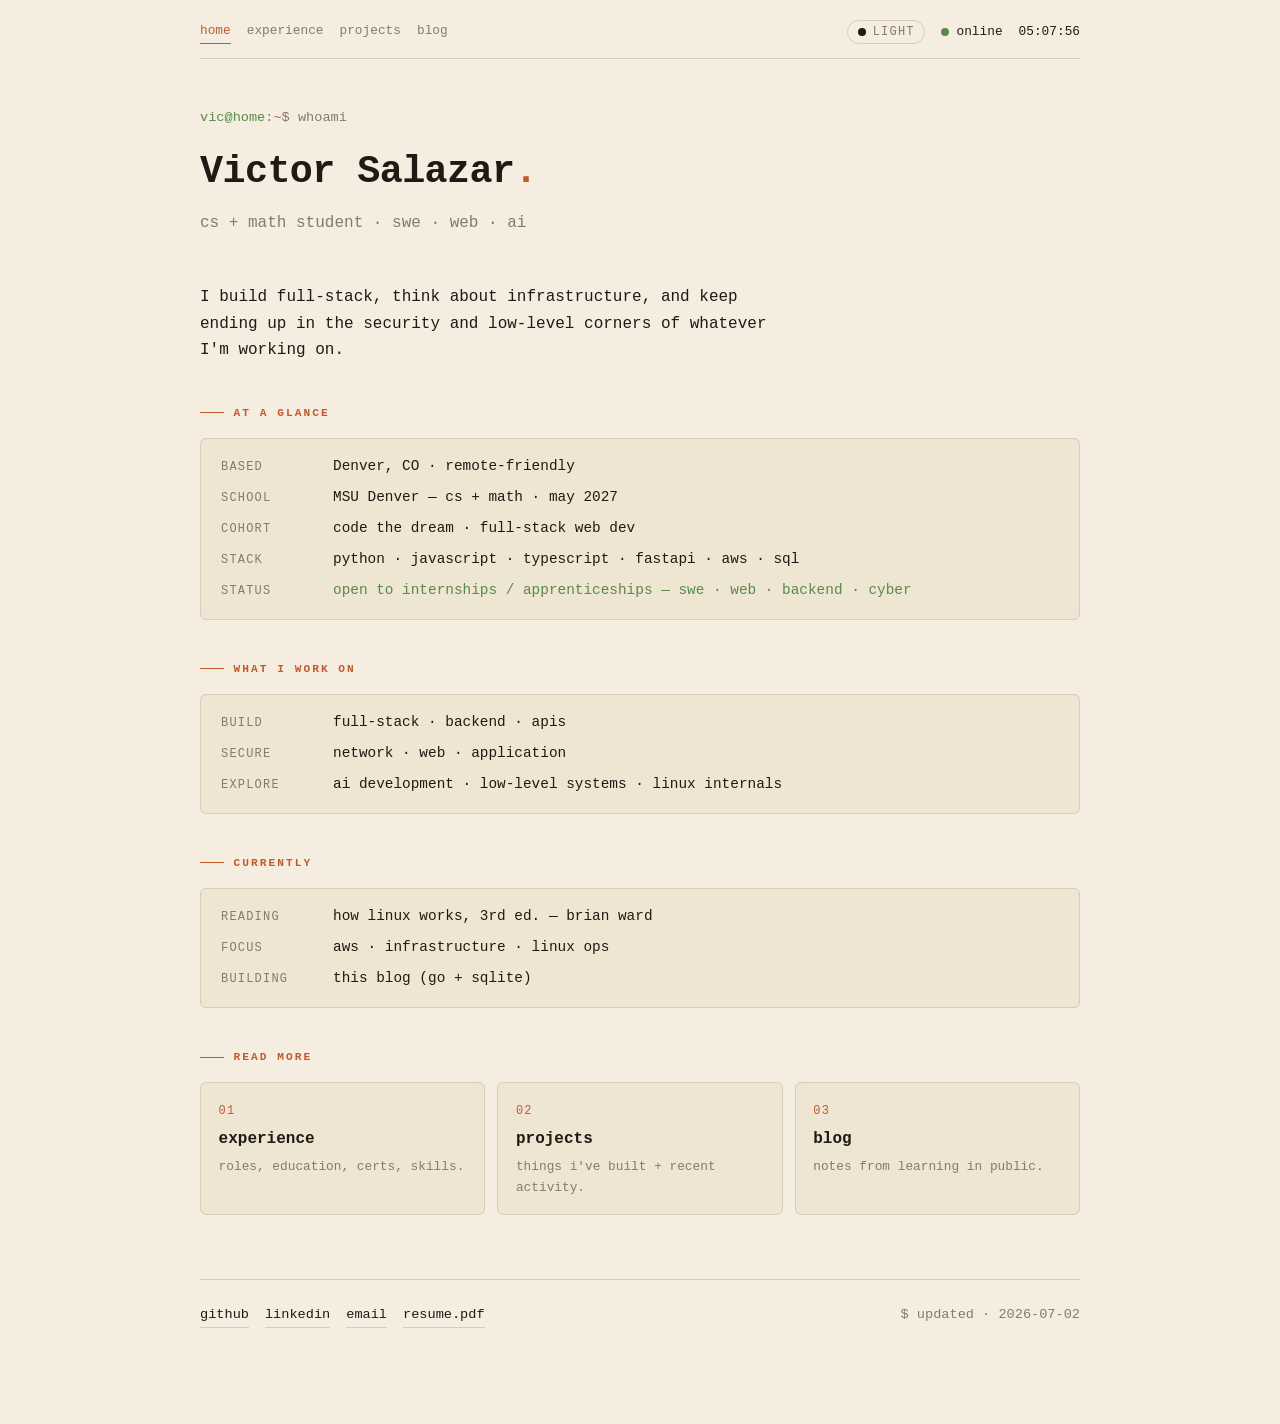
==== commit c40f1f3b: "content(landing): wire home page footer to real linkedin + resume.pdf" ====
--- a/landing/index.html
+++ b/landing/index.html
@@ -95,10 +95,10 @@
 
   <footer>
     <a href="https://github.com/victor0302" target="_blank" rel="noopener">github</a>
-    <a href="#">linkedin</a>
+    <a href="https://linkedin.com/in/victorsalazarrosales" target="_blank" rel="noopener">linkedin</a>
     <a href="mailto:victorsalazar.01.vv@gmail.com">email</a>
-    <a href="#">resume.pdf</a>
-    <span style="margin-left:auto;">$ updated · 2026-06-22</span>
+    <a href="resume.pdf" target="_blank" rel="noopener">resume.pdf</a>
+    <span style="margin-left:auto;">$ updated · 2026-07-02</span>
   </footer>
 </main>
 
--- a/landing/styles.css
+++ b/landing/styles.css
@@ -208,6 +208,27 @@
 .exp-bullets li { margin: .25rem 0; }
 .exp-bullets li::marker { color: var(--accent); }
 
+.exp-desc {
+  margin: .5rem 0 0;
+  font-size: .88rem; color: var(--fg);
+  line-height: 1.55;
+}
+.exp-stack {
+  margin: .2rem 0 0;
+  font-size: .78rem; color: var(--dim);
+  letter-spacing: .02em;
+}
+.exp-stack a { color: var(--dim); border-bottom: 1px dashed var(--dim); text-decoration: none; }
+.exp-stack a:hover { color: var(--accent); border-color: var(--accent); }
+.exp-learned {
+  margin: .7rem 0 0;
+  font-size: .82rem; color: var(--dim);
+}
+.exp-learned strong { color: var(--accent); font-weight: 500; }
+@media (min-width: 640px) {
+  .exp-item.proj-item { grid-template-columns: 1fr; }
+}
+
 .cert-list {
   list-style: none; padding: 0; margin: 0;
   display: grid; gap: 0;
@@ -230,7 +251,7 @@
   .skills-grid { grid-template-columns: repeat(2, 1fr); }
 }
 @media (min-width: 880px) {
-  .skills-grid { grid-template-columns: repeat(4, 1fr); }
+  .skills-grid { grid-template-columns: repeat(3, 1fr); }
 }
 .skill-col ul {
   list-style: none; padding: 0; margin: 0;
@@ -288,9 +309,9 @@
   width: 100%; border-collapse: collapse; font-size: .9rem;
 }
 table.work th, table.work td {
-  text-align: left; padding: .65rem .75rem;
+  text-align: left; padding: 1rem .85rem;
   border-bottom: 1px solid var(--rule);
-  vertical-align: middle;
+  vertical-align: top;
 }
 table.work th {
   font-size: .68rem; font-weight: 500; color: var(--dim);
@@ -298,12 +319,26 @@
 }
 table.work tr { transition: background .15s ease; }
 table.work tbody tr:hover { background: var(--panel); }
-table.work td.year { color: var(--dim); width: 3.5rem; }
+table.work td.year {
+  color: var(--dim); width: 3.5rem;
+  font-variant-numeric: tabular-nums;
+}
 table.work td.name a {
   color: var(--fg); text-decoration: none;
   border-bottom: 1px solid transparent;
 }
 table.work td.name a:hover { color: var(--accent); border-color: var(--accent); }
+td.name .proj-title {
+  display: inline-block;
+  font-size: 1.05rem; font-weight: 600;
+  letter-spacing: -.005em; line-height: 1.3;
+  margin-bottom: .35rem;
+}
+td.name .proj-desc {
+  color: var(--dim); font-size: .82rem;
+  line-height: 1.55; max-width: 60ch;
+  margin: 0;
+}
 .pill {
   font-size: .65rem; text-transform: uppercase; letter-spacing: .12em;
   padding: .12rem .5rem; border-radius: 3px;
@@ -326,6 +361,10 @@
 .status.shipped { color: var(--green); border-color: var(--green); }
 .status.wip { color: var(--accent); border-color: var(--accent); }
 td.loc { color: var(--dim); font-variant-numeric: tabular-nums; }
+td.stack .stack-detail {
+  color: var(--dim); font-size: .72rem;
+  margin-top: .35rem; letter-spacing: .02em;
+}
 
 /* ─── footer ─────────────────────────────────────────────────── */
 footer {
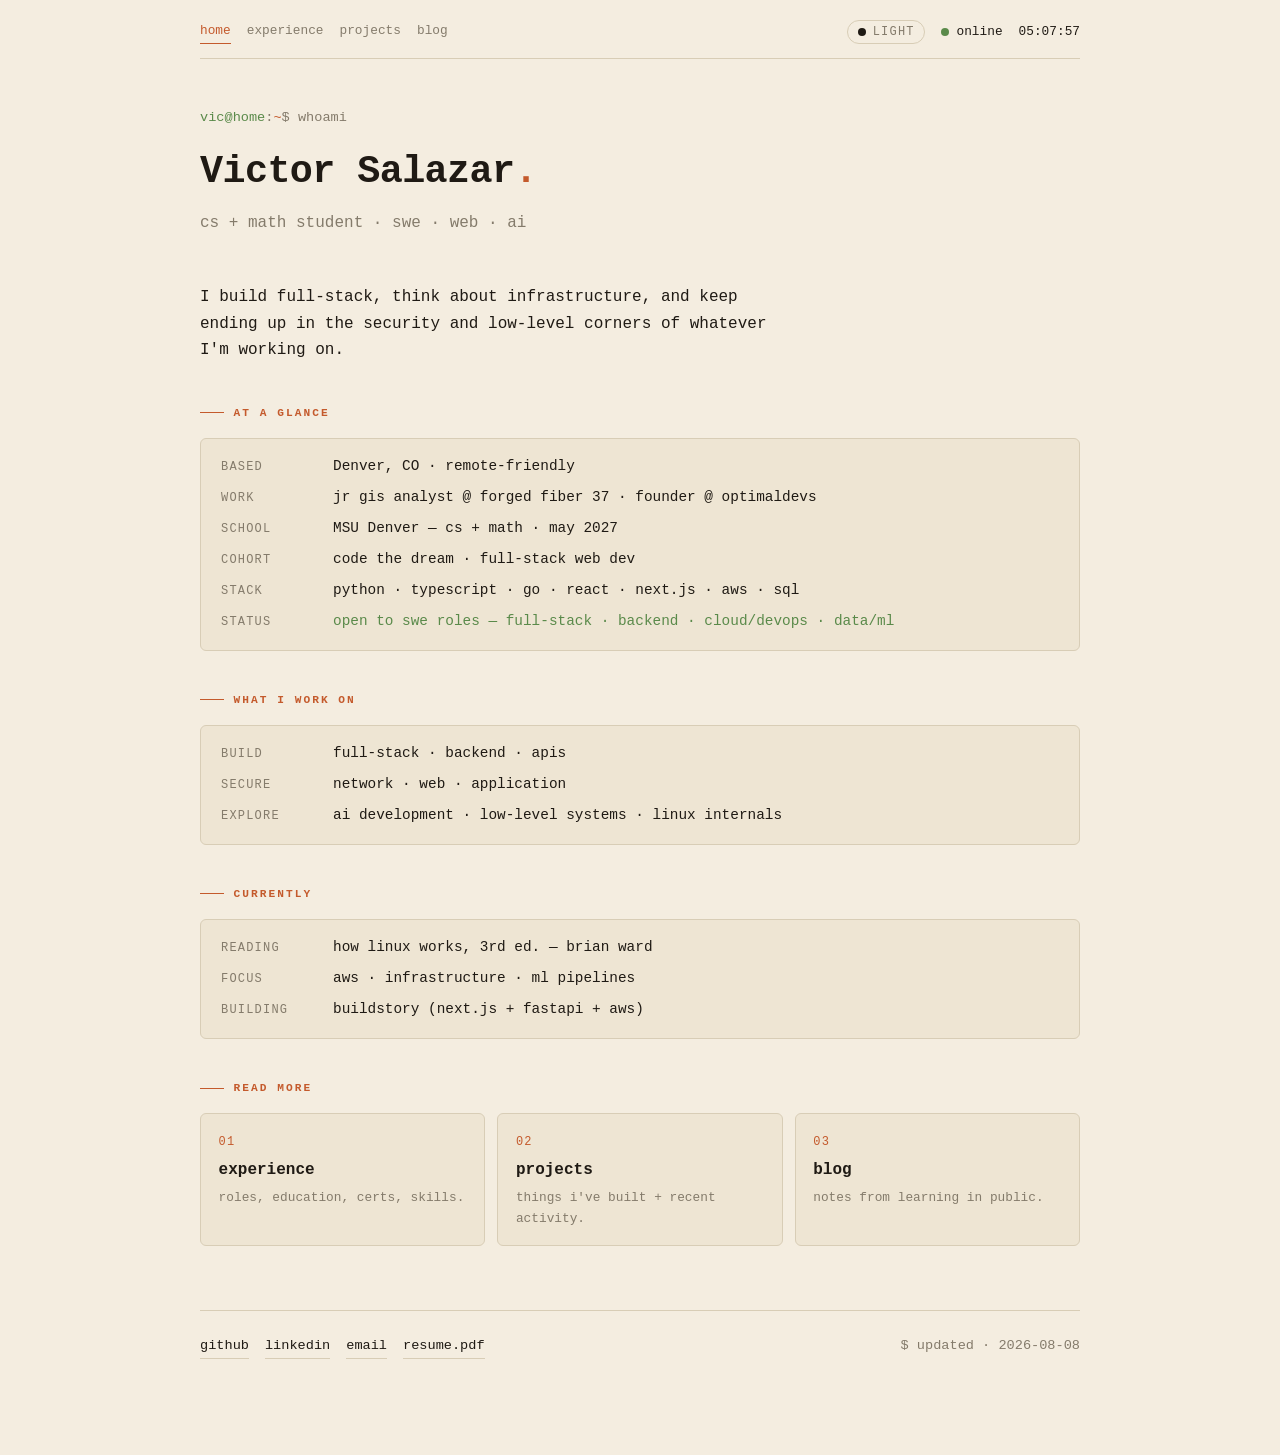
==== commit dd3e57c2: "content(landing): refresh experience, projects, and skills for 2026 resume Brings the landing pages " ====
--- a/landing/index.html
+++ b/landing/index.html
@@ -47,10 +47,11 @@
     <h2>at a glance</h2>
     <div class="facts">
       <div class="row"><span class="k">based</span><span class="v">Denver, CO · remote-friendly</span></div>
+      <div class="row"><span class="k">work</span><span class="v">jr gis analyst @ forged fiber 37 · founder @ optimaldevs</span></div>
       <div class="row"><span class="k">school</span><span class="v">MSU Denver — cs + math · may 2027</span></div>
       <div class="row"><span class="k">cohort</span><span class="v">code the dream · full-stack web dev</span></div>
-      <div class="row"><span class="k">stack</span><span class="v">python · javascript · typescript · fastapi · aws · sql</span></div>
-      <div class="row"><span class="k">status</span><span class="v green">open to internships / apprenticeships — swe · web · backend · cyber</span></div>
+      <div class="row"><span class="k">stack</span><span class="v">python · typescript · go · react · next.js · aws · sql</span></div>
+      <div class="row"><span class="k">status</span><span class="v green">open to swe roles — full-stack · backend · cloud/devops · data/ml</span></div>
     </div>
   </section>
 
@@ -67,8 +68,8 @@
     <h2>currently</h2>
     <div class="facts">
       <div class="row"><span class="k">reading</span><span class="v">how linux works, 3rd ed. — brian ward</span></div>
-      <div class="row"><span class="k">focus</span><span class="v">aws · infrastructure · linux ops</span></div>
-      <div class="row"><span class="k">building</span><span class="v">this blog (go + sqlite)</span></div>
+      <div class="row"><span class="k">focus</span><span class="v">aws · infrastructure · ml pipelines</span></div>
+      <div class="row"><span class="k">building</span><span class="v">buildstory (next.js + fastapi + aws)</span></div>
     </div>
   </section>
 
@@ -98,7 +99,7 @@
     <a href="https://linkedin.com/in/victorsalazarrosales" target="_blank" rel="noopener">linkedin</a>
     <a href="mailto:victorsalazar.01.vv@gmail.com">email</a>
     <a href="resume.pdf" target="_blank" rel="noopener">resume.pdf</a>
-    <span style="margin-left:auto;">$ updated · 2026-07-02</span>
+    <span style="margin-left:auto;">$ updated · 2026-08-08</span>
   </footer>
 </main>
 
